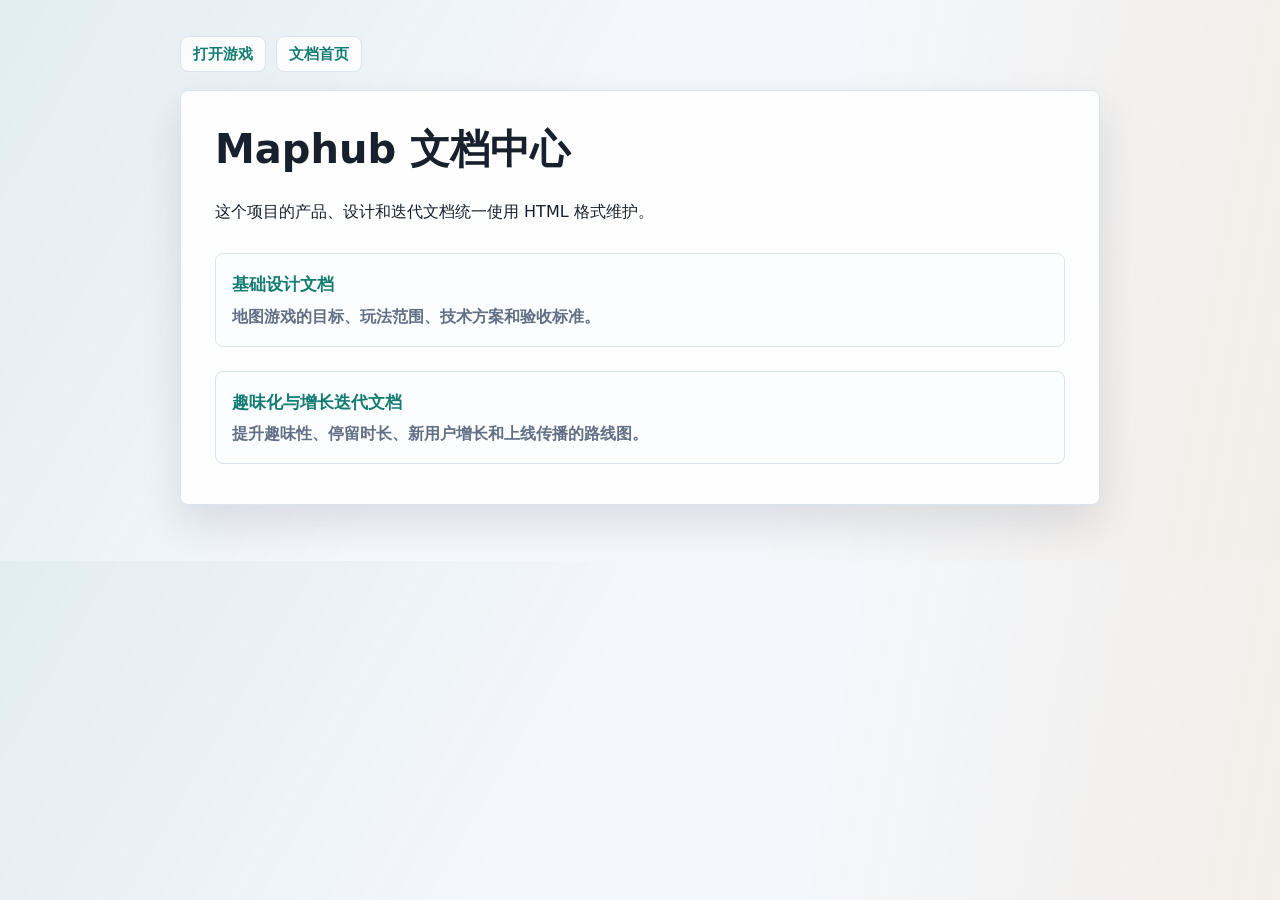
==== docs/index.html @ 69c34597 "Convert product docs to HTML" ====
<!doctype html>
<html lang="zh-CN">
  <head>
    <meta charset="UTF-8" />
    <meta name="viewport" content="width=device-width, initial-scale=1.0" />
    <title>Maphub 文档中心</title>
    <link rel="stylesheet" href="doc-style.css" />
  </head>
  <body>
    <main class="doc-shell">
      <nav class="doc-nav" aria-label="文档导航">
        <a href="../index.html">打开游戏</a>
        <a href="index.html">文档首页</a>
      </nav>
      <article class="doc-card">
        <h1>Maphub 文档中心</h1>
        <p>这个项目的产品、设计和迭代文档统一使用 HTML 格式维护。</p>
        <ul class="doc-list">
          <li>
            <a href="design.html">
              <strong>基础设计文档</strong>
              <span>地图游戏的目标、玩法范围、技术方案和验收标准。</span>
            </a>
          </li>
          <li>
            <a href="fun-growth-iteration.html">
              <strong>趣味化与增长迭代文档</strong>
              <span>提升趣味性、停留时长、新用户增长和上线传播的路线图。</span>
            </a>
          </li>
        </ul>
      </article>
    </main>
  </body>
</html>
---- docs/doc-style.css ----
:root {
  color-scheme: light;
  --bg: #f4f7fb;
  --paper: #ffffff;
  --ink: #17202c;
  --muted: #627086;
  --line: #dbe3ef;
  --accent: #137c72;
  --accent-soft: #e4f4f1;
}

* {
  box-sizing: border-box;
}

body {
  margin: 0;
  background:
    linear-gradient(120deg, rgba(19, 124, 114, 0.08), transparent 42%),
    linear-gradient(280deg, rgba(217, 119, 6, 0.08), transparent 38%),
    var(--bg);
  color: var(--ink);
  font-family:
    Inter, ui-sans-serif, system-ui, -apple-system, BlinkMacSystemFont, "Segoe UI",
    "PingFang SC", "Microsoft YaHei", sans-serif;
  line-height: 1.7;
}

.doc-shell {
  width: min(920px, calc(100% - 32px));
  margin: 0 auto;
  padding: 36px 0 56px;
}

.doc-nav {
  display: flex;
  flex-wrap: wrap;
  gap: 10px;
  margin-bottom: 18px;
}

.doc-nav a {
  display: inline-flex;
  align-items: center;
  min-height: 36px;
  padding: 0 12px;
  border: 1px solid var(--line);
  border-radius: 8px;
  background: rgba(255, 255, 255, 0.8);
  color: var(--accent);
  font-size: 0.92rem;
  font-weight: 800;
  text-decoration: none;
}

.doc-card {
  border: 1px solid var(--line);
  border-radius: 8px;
  background: rgba(255, 255, 255, 0.94);
  box-shadow: 0 18px 40px rgba(31, 43, 62, 0.12);
  padding: 34px;
}

h1,
h2,
h3 {
  line-height: 1.22;
  letter-spacing: 0;
}

h1 {
  margin: 0 0 24px;
  font-size: 2.5rem;
}

h2 {
  margin: 34px 0 12px;
  padding-top: 18px;
  border-top: 1px solid var(--line);
  font-size: 1.5rem;
}

h3 {
  margin: 24px 0 8px;
  font-size: 1.08rem;
}

p {
  margin: 10px 0;
}

ul,
ol {
  margin: 10px 0 16px;
  padding-left: 1.4rem;
}

li {
  margin: 6px 0;
}

blockquote {
  margin: 14px 0;
  padding: 12px 16px;
  border-left: 4px solid var(--accent);
  border-radius: 0 8px 8px 0;
  background: var(--accent-soft);
  color: #153f3b;
  font-weight: 800;
}

code {
  padding: 0.12em 0.34em;
  border-radius: 5px;
  background: #eef3f8;
  color: #1d2a38;
  font-family: ui-monospace, SFMono-Regular, Menlo, Monaco, Consolas, monospace;
  font-size: 0.92em;
}

a {
  color: var(--accent);
  font-weight: 700;
}

.doc-list {
  display: grid;
  gap: 12px;
  margin: 22px 0 0;
  padding: 0;
  list-style: none;
}

.doc-list a {
  display: block;
  padding: 16px;
  border: 1px solid var(--line);
  border-radius: 8px;
  background: #fbfdff;
  color: var(--ink);
  text-decoration: none;
}

.doc-list strong {
  display: block;
  color: var(--accent);
  font-size: 1.05rem;
}

.doc-list span {
  display: block;
  margin-top: 4px;
  color: var(--muted);
}

@media (max-width: 620px) {
  .doc-shell {
    width: min(100% - 20px, 920px);
    padding: 18px 0 32px;
  }

  .doc-card {
    padding: 22px;
  }

  h1 {
    font-size: 2rem;
  }
}
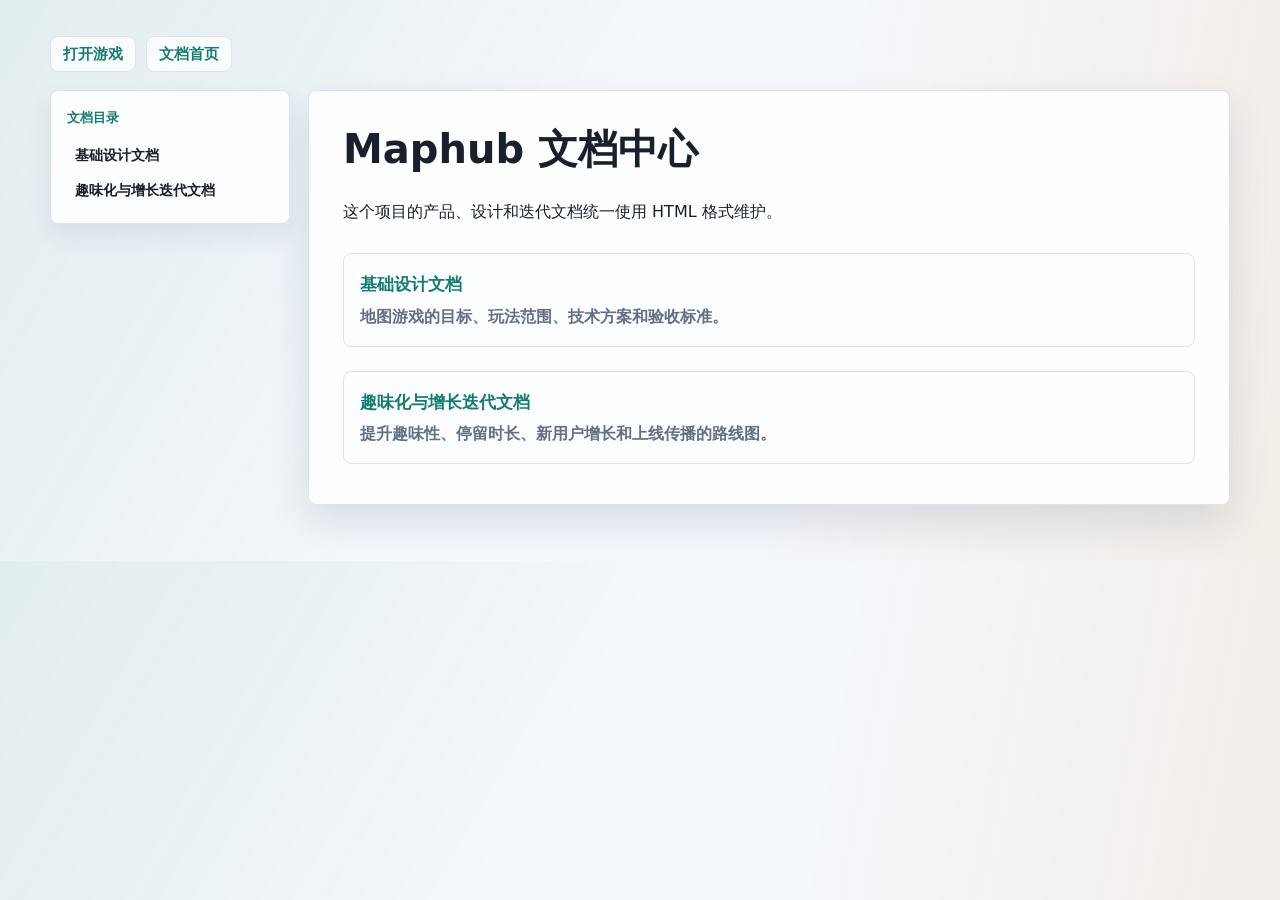
==== commit 1716e894: "Add sidebar table of contents to docs" ====
--- a/docs/index.html
+++ b/docs/index.html
@@ -12,24 +12,33 @@
         <a href="../index.html">打开游戏</a>
         <a href="index.html">文档首页</a>
       </nav>
-      <article class="doc-card">
-        <h1>Maphub 文档中心</h1>
-        <p>这个项目的产品、设计和迭代文档统一使用 HTML 格式维护。</p>
-        <ul class="doc-list">
-          <li>
-            <a href="design.html">
-              <strong>基础设计文档</strong>
-              <span>地图游戏的目标、玩法范围、技术方案和验收标准。</span>
-            </a>
-          </li>
-          <li>
-            <a href="fun-growth-iteration.html">
-              <strong>趣味化与增长迭代文档</strong>
-              <span>提升趣味性、停留时长、新用户增长和上线传播的路线图。</span>
-            </a>
-          </li>
-        </ul>
-      </article>
+      <div class="doc-layout">
+        <aside class="doc-sidebar" aria-label="文档目录">
+          <p>文档目录</p>
+          <ol>
+            <li><a href="design.html">基础设计文档</a></li>
+            <li><a href="fun-growth-iteration.html">趣味化与增长迭代文档</a></li>
+          </ol>
+        </aside>
+        <article class="doc-card">
+          <h1>Maphub 文档中心</h1>
+          <p>这个项目的产品、设计和迭代文档统一使用 HTML 格式维护。</p>
+          <ul class="doc-list">
+            <li>
+              <a href="design.html">
+                <strong>基础设计文档</strong>
+                <span>地图游戏的目标、玩法范围、技术方案和验收标准。</span>
+              </a>
+            </li>
+            <li>
+              <a href="fun-growth-iteration.html">
+                <strong>趣味化与增长迭代文档</strong>
+                <span>提升趣味性、停留时长、新用户增长和上线传播的路线图。</span>
+              </a>
+            </li>
+          </ul>
+        </article>
+      </div>
     </main>
   </body>
 </html>
--- a/docs/doc-style.css
+++ b/docs/doc-style.css
@@ -11,6 +11,11 @@
 
 * {
   box-sizing: border-box;
+}
+
+html {
+  scroll-behavior: smooth;
+  scroll-padding-top: 18px;
 }
 
 body {
@@ -27,7 +32,7 @@
 }
 
 .doc-shell {
-  width: min(920px, calc(100% - 32px));
+  width: min(1180px, calc(100% - 32px));
   margin: 0 auto;
   padding: 36px 0 56px;
 }
@@ -54,11 +59,74 @@
 }
 
 .doc-card {
+  min-width: 0;
   border: 1px solid var(--line);
   border-radius: 8px;
   background: rgba(255, 255, 255, 0.94);
   box-shadow: 0 18px 40px rgba(31, 43, 62, 0.12);
   padding: 34px;
+}
+
+.doc-layout {
+  display: grid;
+  grid-template-columns: 240px minmax(0, 1fr);
+  gap: 18px;
+  align-items: start;
+}
+
+.doc-sidebar {
+  position: sticky;
+  top: 18px;
+  max-height: calc(100vh - 36px);
+  overflow: auto;
+  border: 1px solid var(--line);
+  border-radius: 8px;
+  background: rgba(255, 255, 255, 0.88);
+  box-shadow: 0 12px 26px rgba(31, 43, 62, 0.08);
+  padding: 16px;
+}
+
+.doc-sidebar p {
+  margin: 0 0 10px;
+  color: var(--accent);
+  font-size: 0.84rem;
+  font-weight: 900;
+}
+
+.doc-sidebar ol {
+  display: grid;
+  gap: 4px;
+  margin: 0;
+  padding: 0;
+  list-style: none;
+}
+
+.doc-sidebar li {
+  margin: 0;
+}
+
+.doc-sidebar a {
+  display: block;
+  padding: 6px 8px;
+  border-radius: 6px;
+  color: var(--ink);
+  font-size: 0.9rem;
+  font-weight: 700;
+  line-height: 1.35;
+  text-decoration: none;
+}
+
+.doc-sidebar a:hover,
+.doc-sidebar a:focus-visible {
+  background: var(--accent-soft);
+  color: var(--accent);
+}
+
+.doc-sidebar .is-sub a {
+  padding-left: 18px;
+  color: var(--muted);
+  font-size: 0.84rem;
+  font-weight: 650;
 }
 
 h1,
@@ -153,9 +221,20 @@
   color: var(--muted);
 }
 
+@media (max-width: 900px) {
+  .doc-layout {
+    grid-template-columns: 1fr;
+  }
+
+  .doc-sidebar {
+    position: static;
+    max-height: none;
+  }
+}
+
 @media (max-width: 620px) {
   .doc-shell {
-    width: min(100% - 20px, 920px);
+    width: min(100% - 20px, 1180px);
     padding: 18px 0 32px;
   }
 
